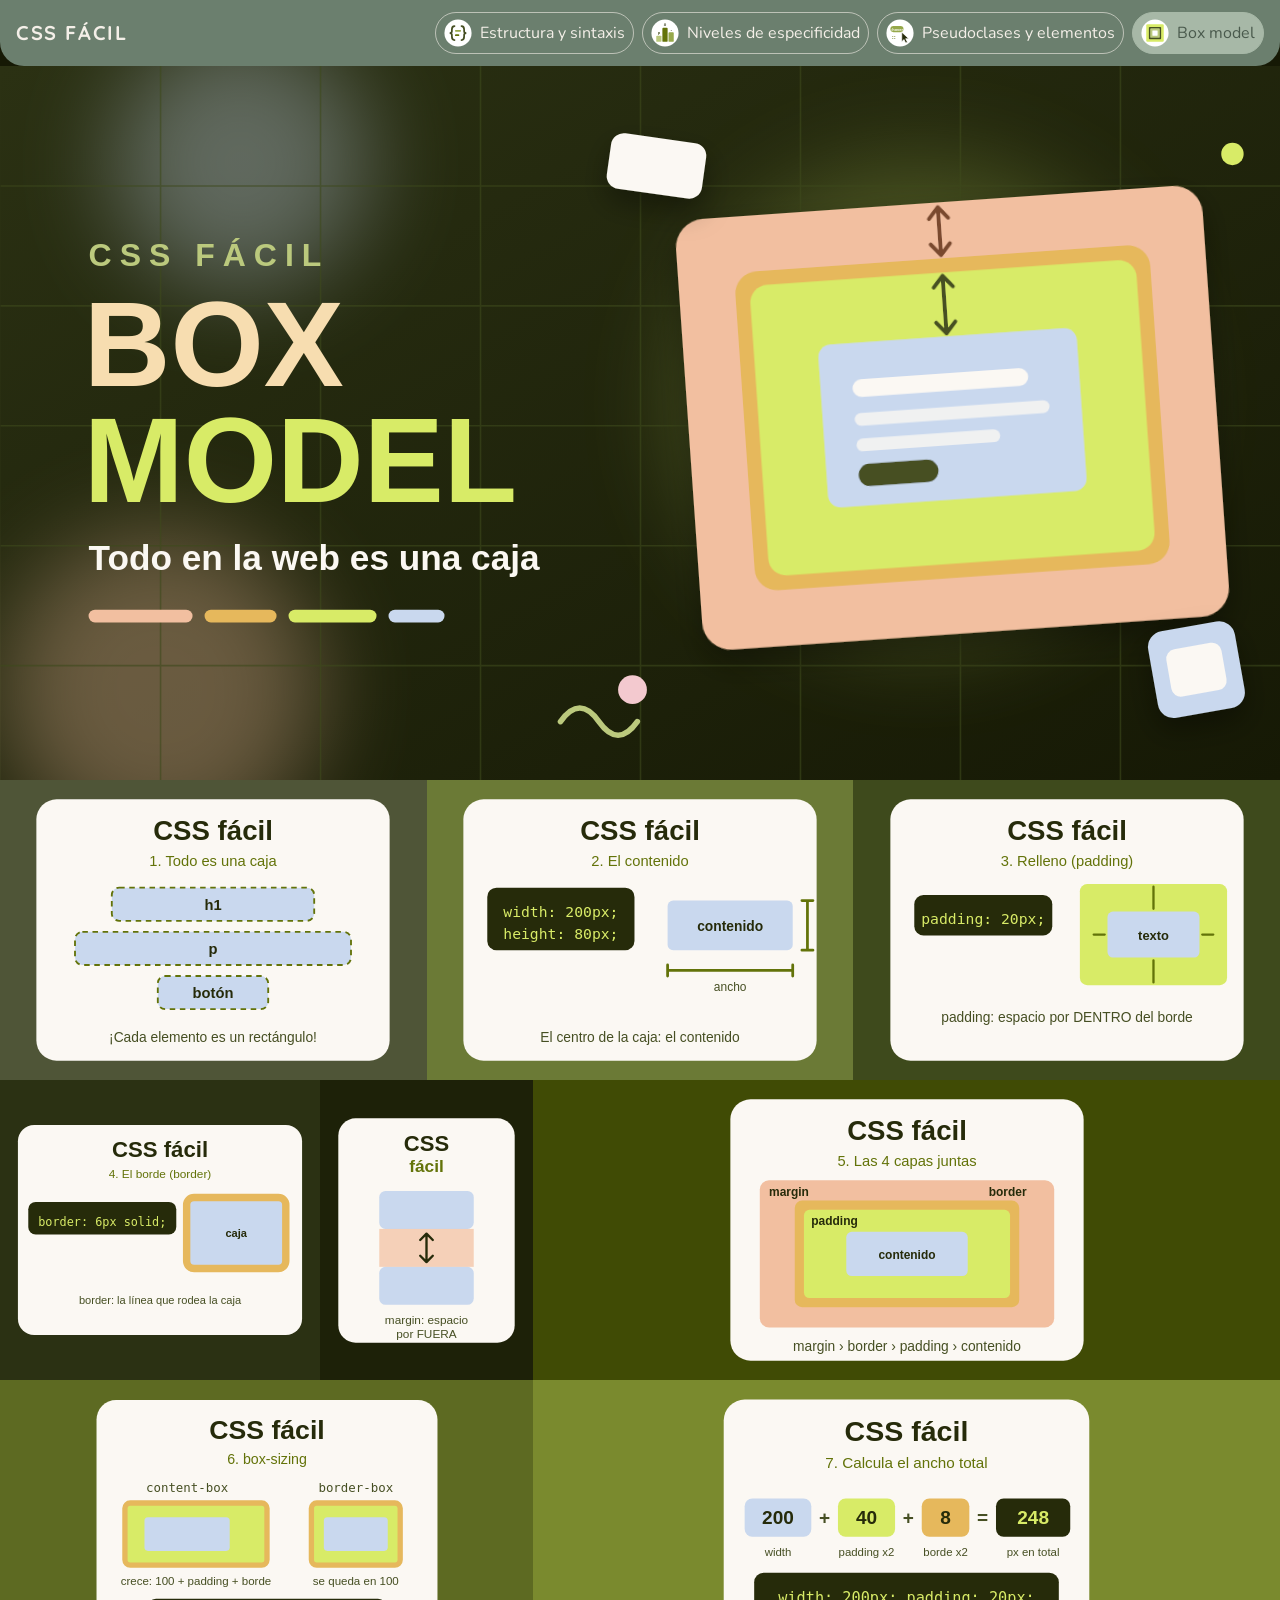
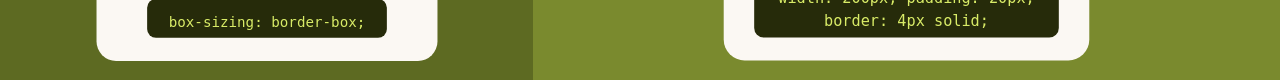
==== box-model/index.html @ 9f940756 "agrego la seccion de box model con sus ilustraciones en tonos oscuros" ====
<!doctype html>
<html lang="es">

<head>
    <meta charset="utf-8">
    <meta name="viewport" content="width=device-width, initial-scale=1">
    <title>Box model</title>
    <link href="https://cdn.jsdelivr.net/npm/bootstrap@5.3.8/dist/css/bootstrap.min.css" rel="stylesheet"
        integrity="sha384-sRIl4kxILFvY47J16cr9ZwB07vP4J8+LH7qKQnuqkuIAvNWLzeN8tE5YBujZqJLB" crossorigin="anonymous">
    <!-- Tipografías del menú compartido -->
    <link rel="preconnect" href="https://fonts.googleapis.com">
    <link rel="preconnect" href="https://fonts.gstatic.com" crossorigin>
    <link href="https://fonts.googleapis.com/css2?family=Nunito:wght@400;600;700&family=Quicksand:wght@500;600;700&display=swap" rel="stylesheet">
    <link rel="stylesheet" href="../css/menu.css">
    <!-- Colores de esta sección: la misma disposición de Estructura y sintaxis, en tonos más oscuros -->
    <link rel="stylesheet" href="style.css">
</head>

<body>
    <div class="container-fluid">
        <div class="row">
            <!-- MENÚ (igual en todas las páginas; estilos en css/menu.css) -->
            <!-- celular y tablet: botón hamburguesa | escritorio: botones en fila -->
            <nav class="col-12 navbar navbar-expand-xl menu" data-bs-theme="dark">
                <a class="navbar-brand menu-marca" href="../index.html">CSS FÁCIL</a>
                <button class="navbar-toggler" type="button" data-bs-toggle="collapse" data-bs-target="#menuPrincipal"
                    aria-controls="menuPrincipal" aria-expanded="false" aria-label="Mostrar u ocultar el menú">
                    <span class="navbar-toggler-icon"></span>
                </button>
                <div class="collapse navbar-collapse" id="menuPrincipal">
                    <div class="navbar-nav ms-auto gap-2">
                        <a class="nav-link" href="../index.html">
                            <img src="../img/icono-estructura.svg" alt="" class="menu-icono">Estructura y sintaxis
                        </a>
                        <a class="nav-link" href="#">
                            <img src="../img/icono-especificidad.svg" alt="" class="menu-icono">Niveles de especificidad
                        </a>
                        <a class="nav-link" href="../pseudoclases/index.html">
                            <img src="../img/icono-pseudoclases.svg" alt="" class="menu-icono">Pseudoclases y elementos
                        </a>
                        <a class="nav-link active" aria-current="page" href="index.html">
                            <img src="../img/icono-boxmodel.svg" alt="" class="menu-icono">Box model
                        </a>
                    </div>
                </div>
            </nav>
            <header class="col-12 col-sm-12 col-md-10 col-lg-10 col-xl-12 col-xxl-12 caja2">
                <img src="img/banner-box-model.svg" alt="CSS fácil, Box model: todo en la web es una caja" class="banner">
            </header>
            <aside class="col-6 col-sm-6 col-md-2 col-lg-2 col-xl-4 col-xxl-4 caja3 seccion-img">
                <img src="img/css-facil-caja.svg" alt="CSS fácil: todo es una caja" class="ilustracion">
            </aside>
            <section class="col-6 col-sm-6 col-md-2 col-lg-2 col-xl-4 col-xxl-4 caja4 seccion-img">
                <img src="img/css-facil-contenido.svg" alt="CSS fácil: el contenido, ancho y alto" class="ilustracion">
            </section>
            <aside class="col-6 col-sm-6 col-md-10 col-lg-10 col-xl-4 col-xxl-4 caja5 seccion-img">
                <img src="img/css-facil-padding.svg" alt="CSS fácil: padding, espacio por dentro" class="ilustracion">
            </aside>
            <section class="col-6 col-sm-6 col-md-12 col-lg-12 col-xl-3 col-xxl-3 caja6 seccion-img">
                <img src="img/css-facil-borde.svg" alt="CSS fácil: border, el borde de la caja" class="ilustracion">
            </section>
            <section class="col-12 col-sm-12 col-md-4 col-lg-4 col-xl-2 col-xxl-2 caja7 seccion-img">
                <img src="img/css-facil-margin.svg" alt="CSS fácil: margin, espacio por fuera" class="ilustracion">
            </section>
            <section class="col-12 col-sm-12 col-md-4 col-lg-4 col-xl-7 col-xxl-7 caja8 seccion-img">
                <img src="img/css-facil-capas.svg" alt="CSS fácil: las cuatro capas del box model" class="ilustracion">
            </section>
            <section class="col-12 col-sm-12 col-md-4 col-lg-4 col-xl-5 col-xxl-5 caja9 seccion-img">
                <img src="img/css-facil-box-sizing.svg" alt="CSS fácil: box-sizing, cómo se mide la caja" class="ilustracion">
            </section>
            <footer class="col-12 col-sm-12 col-md-12 col-lg-12 col-xl-7 col-xxl-7 caja10 seccion-img">
                <img src="img/css-facil-ancho-total.svg" alt="CSS fácil: calcula el ancho total de una caja" class="ilustracion">
            </footer>
        </div>

    </div>

    <!-- Bootstrap: el JavaScript que hace funcionar el botón hamburguesa -->
    <script src="https://cdn.jsdelivr.net/npm/bootstrap@5.3.8/dist/js/bootstrap.bundle.min.js"
        integrity="sha384-FKyoEForCGlyvwx9Hj09JcYn3nv7wiPVlz7YYwJrWVcXK/BmnVDxM+D2scQbITxI"
        crossorigin="anonymous"></script>
</body>

</html>
---- css/menu.css ----
/* =========================================================
   MENÚ COMPARTIDO
   Lo usan las dos páginas (CSS fácil y Pseudoclases) para que
   el menú se vea igual al navegar entre secciones.
   Mezcla de los dos menús anteriores:
   - de miprimeraflexbox: los íconos y los botones con borde claro
   - de pseudoclases: el color salvia, las esquinas redondas
     y el botón hamburguesa de Bootstrap en celular y tablet
   ========================================================= */

.menu {
    background-color: #6B7F6E;
    border-radius: 0 0 24px 24px;
    padding: 12px 16px;
    font-family: 'Nunito', 'Segoe UI', sans-serif;
}

/* Nombre del sitio a la izquierda */
.menu-marca {
    font-family: 'Quicksand', 'Nunito', sans-serif;
    font-weight: 700;
    letter-spacing: .08em;
    color: #F4EFE8;
}

.menu-marca:hover {
    color: #FFFFFF;
}

/* Cada botón del menú: forma de píldora con borde claro */
.menu .nav-link {
    display: flex;
    align-items: center;
    gap: 8px;
    padding: 6px 16px;
    border: 1px solid rgba(244, 239, 232, .6);
    border-radius: 999px;
    color: #F4EFE8;
    transition: background-color .25s, color .25s;
}

/* :hover -> al pasar el mouse | .active -> la sección en la que estás */
.menu .nav-link:hover,
.menu .nav-link.active {
    background-color: #A7B8A7;
    border-color: #A7B8A7;
    color: #4A5A4D;
}

.menu-icono {
    width: 28px;
    height: 28px;
}

/* Celular y tablet: los botones abiertos quedan separados del borde */
@media (max-width: 1199px) {
    .menu .navbar-nav {
        padding-top: 12px;
    }
}
---- box-model/style.css ----
/* =========================================================
   BOX MODEL - estilos propios
   Misma disposición de cajas que "Estructura y sintaxis",
   con colores más oscuros. Las tarjetas "CSS fácil" son claras
   (crema y pastel) para que contrasten con el fondo.
   ========================================================= */

body {
    background-color: #161905;
}

/* Cada caja centra su ilustración */
.seccion-img {
    display: flex;
    align-items: center;
    justify-content: center;
    padding: 12px;
}

.ilustracion {
    max-width: 100%;
    max-height: 100%;
    object-fit: contain;
}

/* El banner llena el header sin deformarse */
.banner {
    display: block;
    width: 100%;
    height: 100%;
    object-fit: cover;
    object-position: left center;
}

/* Colores de las cajas: versión oscura de la paleta oliva */
.caja2 {
    padding: 0;
    background-color: #2B3113;
}

.caja3 {
    min-height: 300px;
    background-color: #4F5537;
}

/* La caja 3 usa min-height (para crecer junto al banner en tablet),
   así que limitamos su imagen para que no la haga más alta que las demás */
.caja3 .ilustracion {
    max-height: 276px;
}

.caja4 {
    height: 300px;
    background-color: #6B7A36;
}

.caja5 {
    height: 300px;
    background-color: #3E4A1C;
}

.caja6 {
    height: 300px;
    background-color: #2B3113;
}

.caja7 {
    height: 300px;
    background-color: #1D2108;
}

.caja8 {
    height: 300px;
    background-color: #404B05;
}

.caja9 {
    height: 300px;
    background-color: #5D6A22;
}

.caja10 {
    height: 300px;
    background-color: #7A8A2E;
}
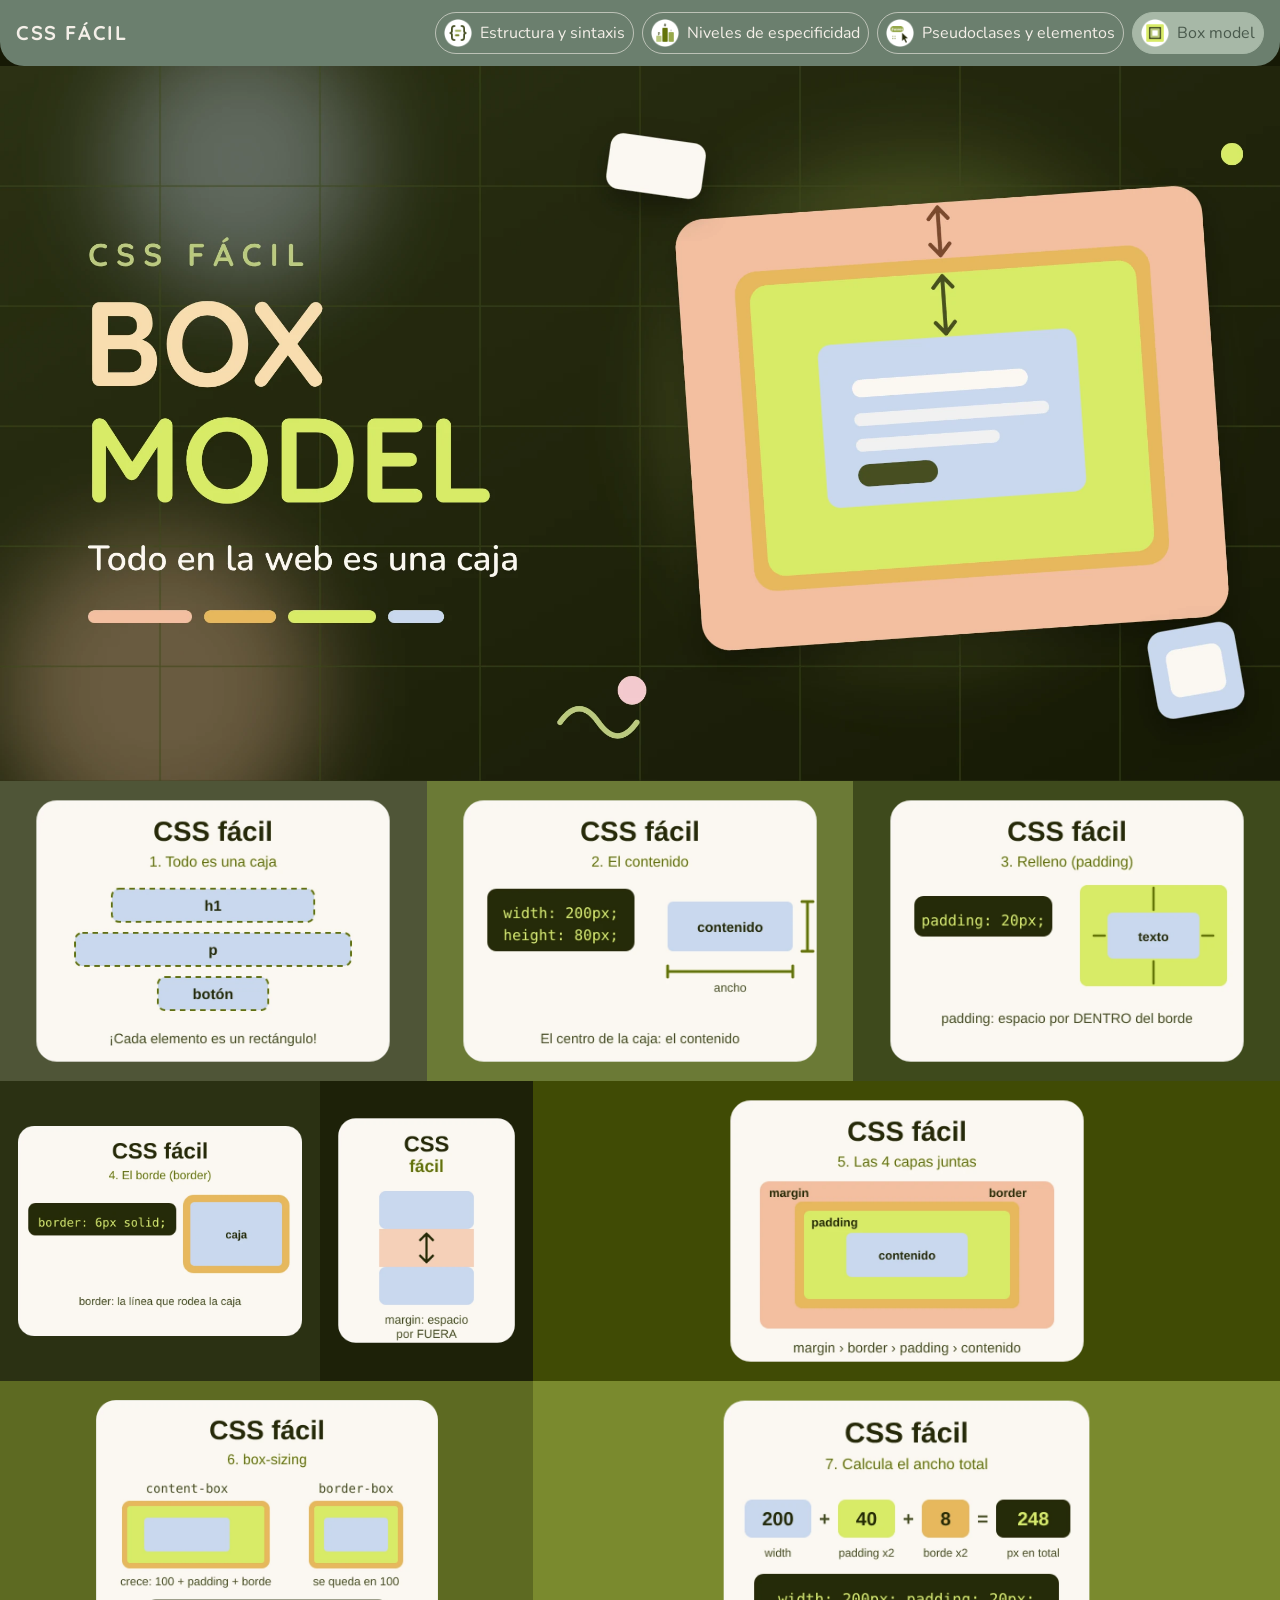
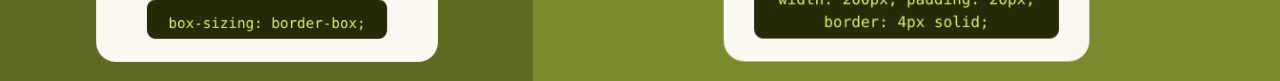
==== commit 4422cdaf: "convierto todas las imagenes a formato webp" ====
--- a/box-model/index.html
+++ b/box-model/index.html
@@ -30,46 +30,46 @@
                 <div class="collapse navbar-collapse" id="menuPrincipal">
                     <div class="navbar-nav ms-auto gap-2">
                         <a class="nav-link" href="../index.html">
-                            <img src="../img/icono-estructura.svg" alt="" class="menu-icono">Estructura y sintaxis
+                            <img src="../img/icono-estructura.webp" alt="" class="menu-icono">Estructura y sintaxis
                         </a>
-                        <a class="nav-link" href="#">
-                            <img src="../img/icono-especificidad.svg" alt="" class="menu-icono">Niveles de especificidad
+                        <a class="nav-link" href="../especificidad/index.html">
+                            <img src="../img/icono-especificidad.webp" alt="" class="menu-icono">Niveles de especificidad
                         </a>
                         <a class="nav-link" href="../pseudoclases/index.html">
-                            <img src="../img/icono-pseudoclases.svg" alt="" class="menu-icono">Pseudoclases y elementos
+                            <img src="../img/icono-pseudoclases.webp" alt="" class="menu-icono">Pseudoclases y elementos
                         </a>
                         <a class="nav-link active" aria-current="page" href="index.html">
-                            <img src="../img/icono-boxmodel.svg" alt="" class="menu-icono">Box model
+                            <img src="../img/icono-boxmodel.webp" alt="" class="menu-icono">Box model
                         </a>
                     </div>
                 </div>
             </nav>
             <header class="col-12 col-sm-12 col-md-10 col-lg-10 col-xl-12 col-xxl-12 caja2">
-                <img src="img/banner-box-model.svg" alt="CSS fácil, Box model: todo en la web es una caja" class="banner">
+                <img src="img/banner-box-model.webp" alt="CSS fácil, Box model: todo en la web es una caja" class="banner">
             </header>
             <aside class="col-6 col-sm-6 col-md-2 col-lg-2 col-xl-4 col-xxl-4 caja3 seccion-img">
-                <img src="img/css-facil-caja.svg" alt="CSS fácil: todo es una caja" class="ilustracion">
+                <img src="img/css-facil-caja.webp" alt="CSS fácil: todo es una caja" class="ilustracion">
             </aside>
             <section class="col-6 col-sm-6 col-md-2 col-lg-2 col-xl-4 col-xxl-4 caja4 seccion-img">
-                <img src="img/css-facil-contenido.svg" alt="CSS fácil: el contenido, ancho y alto" class="ilustracion">
+                <img src="img/css-facil-contenido.webp" alt="CSS fácil: el contenido, ancho y alto" class="ilustracion">
             </section>
             <aside class="col-6 col-sm-6 col-md-10 col-lg-10 col-xl-4 col-xxl-4 caja5 seccion-img">
-                <img src="img/css-facil-padding.svg" alt="CSS fácil: padding, espacio por dentro" class="ilustracion">
+                <img src="img/css-facil-padding.webp" alt="CSS fácil: padding, espacio por dentro" class="ilustracion">
             </aside>
             <section class="col-6 col-sm-6 col-md-12 col-lg-12 col-xl-3 col-xxl-3 caja6 seccion-img">
-                <img src="img/css-facil-borde.svg" alt="CSS fácil: border, el borde de la caja" class="ilustracion">
+                <img src="img/css-facil-borde.webp" alt="CSS fácil: border, el borde de la caja" class="ilustracion">
             </section>
             <section class="col-12 col-sm-12 col-md-4 col-lg-4 col-xl-2 col-xxl-2 caja7 seccion-img">
-                <img src="img/css-facil-margin.svg" alt="CSS fácil: margin, espacio por fuera" class="ilustracion">
+                <img src="img/css-facil-margin.webp" alt="CSS fácil: margin, espacio por fuera" class="ilustracion">
             </section>
             <section class="col-12 col-sm-12 col-md-4 col-lg-4 col-xl-7 col-xxl-7 caja8 seccion-img">
-                <img src="img/css-facil-capas.svg" alt="CSS fácil: las cuatro capas del box model" class="ilustracion">
+                <img src="img/css-facil-capas.webp" alt="CSS fácil: las cuatro capas del box model" class="ilustracion">
             </section>
             <section class="col-12 col-sm-12 col-md-4 col-lg-4 col-xl-5 col-xxl-5 caja9 seccion-img">
-                <img src="img/css-facil-box-sizing.svg" alt="CSS fácil: box-sizing, cómo se mide la caja" class="ilustracion">
+                <img src="img/css-facil-box-sizing.webp" alt="CSS fácil: box-sizing, cómo se mide la caja" class="ilustracion">
             </section>
             <footer class="col-12 col-sm-12 col-md-12 col-lg-12 col-xl-7 col-xxl-7 caja10 seccion-img">
-                <img src="img/css-facil-ancho-total.svg" alt="CSS fácil: calcula el ancho total de una caja" class="ilustracion">
+                <img src="img/css-facil-ancho-total.webp" alt="CSS fácil: calcula el ancho total de una caja" class="ilustracion">
             </footer>
         </div>
 
